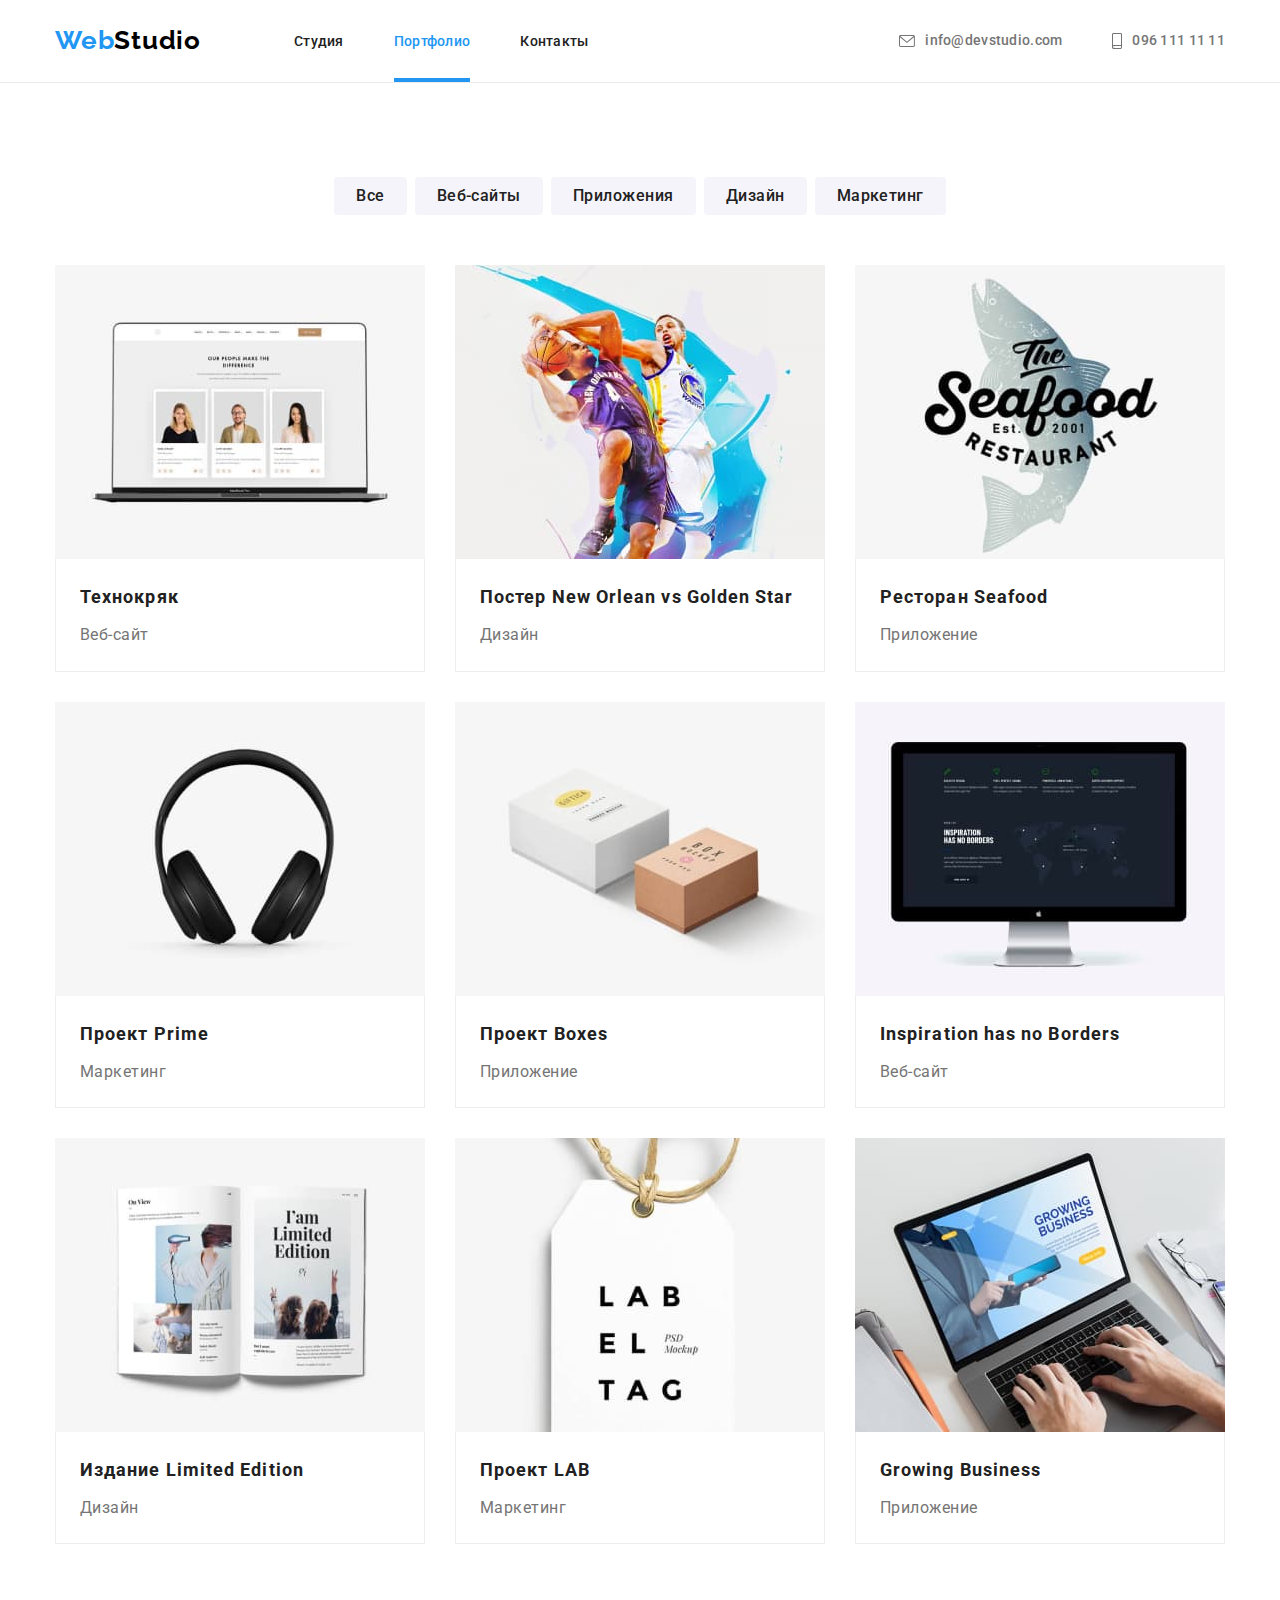
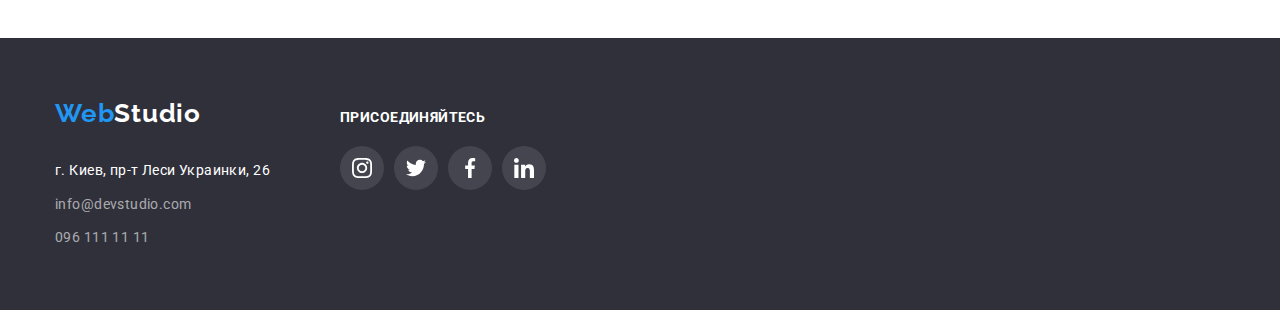
==== portfolio.html @ b8140e39 "finish animation of decorative effects" ====
<!DOCTYPE html>
<html lang="ru">

<head>
    <meta charset="UTF-8">
    <meta http-equiv="X-UA-Compatible" content="IE=edge">
    <meta name="viewport" content="width=device-width, initial-scale=1.0">
    <title>WebStudio</title>
    <link rel="preconnect" href="https://fonts.googleapis.com">
    <link rel="preconnect" href="https://fonts.gstatic.com" crossorigin>
    <link
        href="https://fonts.googleapis.com/css2?family=Raleway:wght@700&family=Roboto:wght@400;500;700;900&display=swap"
        rel="stylesheet">
    <link rel="stylesheet" href="https://cdnjs.cloudflare.com/ajax/libs/modern-normalize/1.1.0/modern-normalize.css"
        integrity="sha512-Y0MM+V6ymRKN2zStTqzQ227DWhhp4Mzdo6gnlRnuaNCbc+YN/ZH0sBCLTM4M0oSy9c9VKiCvd4Jk44aCLrNS5Q=="
        crossorigin="anonymous" referrerpolicy="no-referrer" />
    <link rel="stylesheet" href="./css/styles.css">
</head>

<body>
    <header class="header">
        <div class="container container-header">
            <nav class="navigation">
                <a class="link logo" href="#">Web<span class="header-logo">Studio</span></a>
                <ul class="list nav-list">
                    <li class="nav-item"><a class="link nav-link" href="./index.html">Студия</a></li>
                    <li class="nav-item"><a class="link nav-link nav-current portfolio-width" href="#">Портфолио</a></li>
                    <li class="nav-item"><a class="link nav-link" href="#">Контакты</a></li>
                </ul>
            </nav>
            <ul class="list header-contacts">
                <li class="header-contacts-item">
                    <a class="link header-contacts-link" href="mailto:info@devstudio.com">
                        <svg class="contacts-icon" width="16" height="12">
                            <use href="./images/icons/icons.svg#icon-envelope"></use>
                        </svg>
                        info@devstudio.com
                    </a>
                </li>
                <li class="header-contacts-item">
                    <a class="link header-contacts-link" href="tel:0961111111">
                        <svg class="contacts-icon" width="10" height="16">
                            <use href="./images/icons/icons.svg#icon-smartphone"></use>
                        </svg>
                        096 111 11 11
                    </a>
                </li>
            </ul>
        </div>
    </header>
    <main class="gallery">
        <section class="gallery-section section">
            <div class="container">
                <h1 class="visually-hidden">Галерея</h1>
                <ul class="gallery-filter list">
                    <li class="gallery-filter-item"><button class="gallery-filter-btn">Все</button></li>
                    <li class="gallery-filter-item"><button class="gallery-filter-btn">Веб-сайты</button></li>
                    <li class="gallery-filter-item"><button class="gallery-filter-btn">Приложения</button></li>
                    <li class="gallery-filter-item"><button class="gallery-filter-btn">Дизайн</button></li>
                    <li class="gallery-filter-item"><button class="gallery-filter-btn">Маркетинг</button></li>
                </ul>
                <ul class="list gallery-list">
                    <li class="gallery-item">
                        <a href="" class="gallery-link link">
                            <div class="gallery-image-discription-wrap">
                                <img class="gallery-image" src="./images/gallery/img-1.jpg" alt="Технокряк" width="370" height="294">
                                <p class="gallery-description-text">
                                    Ресурс предлагает комплексные предложения с разным уровнем функционала и сервисов.
                                    Все это позволит посетителю получить исчерпывающие сведения о компании или частном лице.
                                </p>
                            </div>                            
                            <div class="gallery-title-text">
                                <h2 class="gallery-item-title">Технокряк</h2>
                                <p class="gallery-text">Веб-сайт</p>
                            </div>                            
                        </a>                        
                    </li>
                    <li class="gallery-item">
                        <a href="" class="gallery-link link">
                            <div class="gallery-image-discription-wrap">
                                <img class="gallery-image" src="./images/gallery/img-2.jpg" alt="Постер New Orlean vs Golden Star" width="370"
                                    height="294">
                                <p class="gallery-description-text">
                                    Ресурс предлагает комплексные предложения с разным уровнем функционала и сервисов.
                                    Все это позволит посетителю получить исчерпывающие сведения о компании или частном лице.
                                </p>
                            </div>                            
                            <div class="gallery-title-text">
                                <h2 class="gallery-item-title">Постер New Orlean vs Golden Star</h2>
                                <p class="gallery-text">Дизайн</p>                                
                            </div>                           
                        </a>                        
                    </li>
                    <li class="gallery-item">
                        <a href="" class="gallery-link link">
                            <div class="gallery-image-discription-wrap">
                                <img class="gallery-image" src="./images/gallery/img-3.jpg" alt="Ресторан Seafood" width="370" height="294">
                                <p class="gallery-description-text">
                                    Ресурс предлагает комплексные предложения с разным уровнем функционала и сервисов.
                                    Все это позволит посетителю получить исчерпывающие сведения о компании или частном лице.
                                </p>
                            </div>                            
                            <div class="gallery-title-text">
                                <h2 class="gallery-item-title">Ресторан Seafood</h2>
                                <p class="gallery-text">Приложение</p>                                
                            </div>                            
                        </a>                                               
                    </li>
                    <li class="gallery-item">
                        <a href="" class="gallery-link link">
                            <div class="gallery-image-discription-wrap">
                                <img class="gallery-image" src="./images/gallery/img-4.jpg" alt="Проект Prime" width="370" height="294">
                                <p class="gallery-description-text">
                                    Ресурс предлагает комплексные предложения с разным уровнем функционала и сервисов.
                                    Все это позволит посетителю получить исчерпывающие сведения о компании или частном лице.
                                </p>
                            </div>                            
                            <div class="gallery-title-text">
                                <h2 class="gallery-item-title">Проект Prime</h2>
                                <p class="gallery-text">Маркетинг</p>                                
                            </div>
                        </a>                                               
                    </li>
                    <li class="gallery-item">
                        <a href="" class="gallery-link link">
                            <div class="gallery-image-discription-wrap">
                                <img class="gallery-image" src="./images/gallery/img-5.jpg" alt="Проект Boxes" width="370" height="294">
                                <p class="gallery-description-text">
                                    Ресурс предлагает комплексные предложения с разным уровнем функционала и сервисов.
                                    Все это позволит посетителю получить исчерпывающие сведения о компании или частном лице.
                                </p>
                            </div>                            
                            <div class="gallery-title-text">
                                <h2 class="gallery-item-title">Проект Boxes</h2>
                                <p class="gallery-text">Приложение</p>                                
                            </div>                            
                        </a>                                              
                    </li>
                    <li class="gallery-item">
                        <a href="" class="gallery-link link">
                            <div class="gallery-image-discription-wrap">
                                <img class="gallery-image" src="./images/gallery/img-6.jpg" alt="Inspiration has no Borders" width="370" height="294">
                                <p class="gallery-description-text">
                                    Ресурс предлагает комплексные предложения с разным уровнем функционала и сервисов.
                                    Все это позволит посетителю получить исчерпывающие сведения о компании или частном лице.
                                </p>
                            </div>                            
                            <div class="gallery-title-text">
                                <h2 class="gallery-item-title">Inspiration has no Borders</h2>
                                <p class="gallery-text">Веб-сайт</p>                                
                            </div>                            
                        </a>                                               
                    </li>
                    <li class="gallery-item">
                        <a href="" class="gallery-link link">
                            <div class="gallery-image-discription-wrap">
                                <img class="gallery-image" src="./images/gallery/img-7.jpg" alt="Издание Limited Edition" width="370" height="294">
                                <p class="gallery-description-text">
                                    Ресурс предлагает комплексные предложения с разным уровнем функционала и сервисов.
                                    Все это позволит посетителю получить исчерпывающие сведения о компании или частном лице.
                                </p>
                            </div>                            
                            <div class="gallery-title-text">
                                <h2 class="gallery-item-title">Издание Limited Edition</h2>
                                <p class="gallery-text">Дизайн</p>                                
                            </div>                            
                        </a>                                               
                    </li>
                    <li class="gallery-item">
                        <a href="" class="gallery-link link">
                            <div class="gallery-image-discription-wrap">
                                <img class="gallery-image" src="./images/gallery/img-8.jpg" alt="Проект LAB" width="370" height="294">
                                <p class="gallery-description-text">
                                    Ресурс предлагает комплексные предложения с разным уровнем функционала и сервисов.
                                    Все это позволит посетителю получить исчерпывающие сведения о компании или частном лице.
                                </p>
                            </div>                            
                            <div class="gallery-title-text">
                                <h2 class="gallery-item-title">Проект LAB</h2>
                                <p class="gallery-text">Маркетинг</p>                                
                            </div>                            
                        </a>                                               
                    </li>
                    <li class="gallery-item">
                        <a href="" class="gallery-link link">
                            <div class="gallery-image-discription-wrap">
                                <img class="gallery-image" src="./images/gallery/img-9.jpg" alt="Growing Business" width="370" height="294">
                                <p class="gallery-description-text">
                                    Ресурс предлагает комплексные предложения с разным уровнем функционала и сервисов.
                                    Все это позволит посетителю получить исчерпывающие сведения о компании или частном лице.
                                </p>
                            </div>                            
                            <div class="gallery-title-text">
                                <h2 class="gallery-item-title">Growing Business</h2>
                                <p class="gallery-text">Приложение</p>                                
                            </div>                            
                        </a>                                               
                    </li>
                </ul>
            </div>            
        </section>
    </main>
    <footer class="footer">
        <div class="container">
            <div class="container-footer-wrap">
                <div class="container-footer-adress">
                    <a class="link logo" href="#">Web<span class="footer-logo">Studio</span></a>
                    <address class="footer-address">
                        <ul class="list footer-list">
                            <li class="footer-item"><a class="link footer-link footer-link-address-color"
                                    href="https://goo.gl/maps/kx9JJZzX5HRAfABEA" target="_blank"
                                    rel="noopener, noindex, nofollow">г.
                                    Киев,
                                    пр-т Леси Украинки, 26</a></li>
                            <li class="footer-item"><a class="link footer-link footer-link-contact-color"
                                    href="mailto:info@devstudio.com">info@devstudio.com</a></li>
                            <li class="footer-item"><a class="link footer-link footer-link-contact-color"
                                    href="tel:0961111111">096 111
                                    11
                                    11</a></li>
                        </ul>
                    </address>
                </div>
                <div class="container-footer-soc">
                    <p class="container-footer-soc-text">присоединяйтесь</p>
                    <ul class="container-footer-soc-list list">
                        <li class="company-soc-item">
                            <a href="" class="company-soc-link icon-soc-link link">
                                <svg class="company-soc-icon" width="20" height="20">
                                    <use href="./images/icons/icons.svg#icon-instagram"></use>
                                </svg>
                            </a>
                        </li>
                        <li class="company-soc-item">
                            <a href="" class="company-soc-link icon-soc-link link">
                                <svg class="company-soc-icon" width="20" height="20">
                                    <use href="./images/icons/icons.svg#icon-twitter"></use>
                                </svg>
                            </a>
                        </li>
                        <li class="company-soc-item">
                            <a href="" class="company-soc-link icon-soc-link link">
                                <svg class="company-soc-icon" width="20" height="20">
                                    <use href="./images/icons/icons.svg#icon-facebook"></use>
                                </svg>
                            </a>
                        </li>
                        <li class="company-soc-item">
                            <a href="" class="company-soc-link icon-soc-link link">
                                <svg class="company-soc-icon" width="20" height="20">
                                    <use href="./images/icons/icons.svg#icon-linkedin"></use>
                                </svg>
                            </a>
                        </li>
                    </ul>
                </div>
            </div>
        </div>
    </footer>
</body>

</html>
---- css/styles.css ----
:root {
--primary-font: "Roboto";
--secondary-font: "Raleway";
--primary-color: #FFFFFF;
--header-logo-color: #000000;
--hero-footer-bgcolor: #2F303A;
--secondary-bgcolor: #F5F4FA;
--primary-text-color: #212121;
--secondary-text-color: #757575;
--accent-color: #2196F3;
--color-link: #AFB1B8;
--primary-rgba-color: rgba(0, 0, 0, 0.1);
} 
/* ------------------------------------------------------------------------------------------------ */
/*----------------------------------------- COMMON--------------------------------------------------*/
/* ------------------------------------------------------------------------------------------------ */
h1,
h2,
h3,
p {
    margin: 0;
}

ul,
ol {
    padding-left: 0;
    margin: 0;
}

body {
    font-family: var(--primary-font), Tahoma, sans-serif;
    background-color: var(--primary-color);
}

.link {
    text-decoration: none;
    font-style: normal;
}

.list {
    list-style: none;
}

.logo {
    font-family: var(--secondary-font);
    font-weight: 700;
    font-size: 26px;
    line-height: 1.19;
    letter-spacing: 0.03em;
    color: var(--accent-color);
}

.container {
    width: 1200px;
    padding-left: 15px;
    padding-right: 15px;
    margin: 0 auto;
}

.section {
    padding-top: 94px;
    padding-bottom: 94px;
}

.icon-soc-link {
    width: 44px;
    height: 44px;    
    border-radius: 50%;
    display: flex;
    justify-content: center;
    align-items: center;
}
/*----------------------------------------------HEADER----------------------------------------  */
.header {
    border-bottom: 1px solid #ECECEC;
}

.navigation {
    display: flex;
}

.header .logo {
    padding-top: 25px;
    padding-bottom: 25px;
    margin-right: 93px;
}

.header-logo {
    color: var(--header-logo-color);
}

.nav-list,
.header-contacts {
    display: flex;
    align-items: center;
    padding-top: 32px;
    padding-bottom: 32px;
}

.nav-item:not(:last-child),
.header-contacts-item:not(:last-child) {
    margin-right: 50px;
}

.nav-link {
    font-weight: 500;
    font-size: 14px;
    line-height: 1.14;
    letter-spacing: 0.02em;
    color: var(--primary-text-color);
    transition:
            color 250ms cubic-bezier(0.4, 0, 0.2, 1);
} 

.nav-link:hover,
.nav-link:focus {
    color: var(--accent-color);
    outline: none;
}

.nav-current {
    color: var(--accent-color);
}

.nav-current::after {
    content: "";
    height: 4px;
    background-color: var(--accent-color);
    display: block;
    position: absolute;
    margin-top: 28px;
}

.studio-width.nav-current::after {
    width: 48px;
}

.portfolio-width.nav-current::after {
    width: 76px;
}

.header-contacts-link {
    font-weight: 500;
    font-size: 14px;
    line-height: 1.14;
    letter-spacing: 0.02em;
    color: var(--secondary-text-color);
    display: flex;
    justify-content: center;
    align-items: center;
    fill: #757575;
    transition:
            color 250ms cubic-bezier(0.4, 0, 0.2, 1),
            fill 250ms cubic-bezier(0.4, 0, 0.2, 1);
}

.header-contacts-link:hover,
.header-contacts-link:focus {
    color: var(--accent-color);
    fill: var(--accent-color);
    outline: none;
}
.contacts-icon {
    margin-right: 10px;
}

.container-header {
    display: flex;
    justify-content: space-between;
    align-items: center;
}
/*----------------------------------------------FOOTER------------------------------------------  */

.footer {
    background-color: var(--hero-footer-bgcolor);
    padding-top: 60px;
    padding-bottom: 60px;
}

.footer .logo {
    display: block;
    margin-bottom: 30px;
}

.footer-logo {
    color: var(--primary-color);
}

.footer-item:not(:last-child) {
    margin-bottom: 10px;
}

.footer-link {
    font-size: 14px;
    line-height: 1.71;
    letter-spacing: 0.03em;
}

.footer-link-address-color {
    color: var(--primary-color);
}

.footer-link-contact-color {
    color: rgba(255, 255, 255, 0.6);
}

.container-footer-wrap {
    display: flex;
    align-items: baseline;
}

.container-footer-soc {
    margin-left: 70px;
}

.container-footer-soc-text {
    font-family: var(--primary-font);
    font-weight: 700;
    font-size: 14px;
    line-height: 1.14;
    letter-spacing: 0.03em;
    text-transform: uppercase;
    color: var(--primary-color);
    margin-bottom: 20px;
}

.container-footer-soc-list {
    display: flex;
}

.company-soc-item:not(:first-child) {
    margin-left: 10px;
}

.company-soc-link {
    background-color: rgba(255, 255, 255, 0.1);
    fill: var(--primary-color);
    transition:
            background-color 250ms cubic-bezier(0.4, 0, 0.2, 1);
}

.company-soc-link:hover,
.company-soc-link:focus {
    background-color: var(--accent-color);
    outline: none;
}
/* ------------------------------------------------------------------------------------------------ */
/*----------------------------------------- STUDIO--------------------------------------------------*/
/* ------------------------------------------------------------------------------------------------ */


/*----------------------------------------------HERO------------------------------------------  */

.hero {
    background-color: var(--hero-footer-bgcolor);
    text-align: center;
    padding-top: 200px;
    padding-bottom: 200px;
    background-image: 
        linear-gradient(rgba(47, 48, 58, 0.4), rgba(47, 48, 58, 0.4)), 
        url(../images/bground/hero-bg.jpg);
    background-repeat: no-repeat;
    background-size: cover;
    background-position: center;
    max-width: 1600px;
    margin: 0 auto;
}

.hero-title {
    display: block;
    font-weight: 900;
    font-size: 44px;
    line-height: 1.36;
    text-align: center;
    letter-spacing: 0.06em;
    text-transform: uppercase;
    color: var(--primary-color);
    margin: 0 auto;
    margin-bottom: 30px;
    max-width: 696px;
}

.hero-button {
    display: block;
    min-width: 200px;
    height: 50px;
    flex-shrink: 0;
    background-color: var(--accent-color);
    border: var(--accent-color);
    font-family: var(--primary-font);
    font-style: normal;
    font-weight: 700;
    font-size: 16px;
    line-height: 1.88;
    letter-spacing: 0.06em;
    text-align: center;
    color: var(--primary-color);
    cursor: pointer;
    box-shadow: 0px 4px 4px rgba(0, 0, 0, 0.15);
    border-radius: 4px;
    padding-right: 10px 32px;
    margin: 0 auto;
}

/*----------------------------------------------ADVANTAGES------------------------------------  */
.advantages-list {
    display: flex;
}

.visually-hidden {
    position: absolute;
    white-space: nowrap;
    width: 1px;
    height: 1px;
    overflow: hidden;
    border: 0;
    padding: 0;
    clip: rect(0 0 0 0);
    clip-path: inset(50%);
    margin: -1px;
}

.advantages-item:not(:last-child) {
    margin-right: 30px;
}

.advantages-icon-wrap {
    width: 270px;
    height: 120px;
    background-color: var(--secondary-bgcolor);
    border-radius: 4px;
    display: flex;
    justify-content: center;
    align-items: center;
    margin-bottom: 30px;
}

.advantages-item-title {
    font-size: 14px;
    line-height: 1.14;
    letter-spacing: 0.03em;
    text-transform: uppercase;
    color: var(--primary-text-color);
    margin-bottom: 10px;
}

.advantages-item-text {
    font-size: 14px;
    line-height: 1.71;    
    letter-spacing: 0.03em;
    color: var(--secondary-text-color);
}

/*----------------------------------------------DOING-----------------------------------------  */
.doing {
    padding-top: 0;
}

.doing-title {
    color: var(--primary-text-color);
    font-size: 36px;
    line-height: 1.17;
    text-align: center;
    letter-spacing: 0.03em;
    margin-bottom: 50px;
}
.doing-list {
    display: flex;
    margin-left: -30px;    
}


.doing-item {
    width: calc(100% / 3 - 30px);
    margin-left: 30px;
}

img {
    display: block;
    width: 100%;
    height: auto;
}

.doing-item-title {
    font-family: var(--primary-font);
    font-size: 14px;
    line-height: 1.14;
    text-align: center;
    letter-spacing: 0.03em;
    text-transform: uppercase;
    color: var(--primary-color);
    position: absolute;
    width: 370px;
    height: 70px;
    top: 1435px;
    background-color:  rgba(47, 48, 58, 0.8);
}

.doing-item-title-first {
    padding: 27px 82px 27px 83px;
}

.doing-item-title-second {
    padding: 27px 85px 27px 86px;
}

.doing-item-title-third {
    padding: 27px 90px 27px 91px;
}

/*----------------------------------------------TEAM------------------------------------------  */
.team {
    background-color: var(--secondary-bgcolor);
}

.team-title {
    color: var(--primary-text-color);
    font-size: 36px;
    line-height: 1.17;
    text-align: center;
    letter-spacing: 0.03em;
    margin-bottom: 50px;
}

.team-list {
    display: flex;
    margin-left: -30px;
}

.team-item {
    width: calc(100% / 4 - 30px);
    margin-left: 30px;
    background-color: var(--primary-color);
    box-shadow: 0px 3px 1px var(--primary-rgba-color), 0px 1px 2px rgba(0, 0, 0, 0.08), 0px 2px 2px rgba(0, 0, 0, 0.12);
}

.team-title-text-wrap {
    padding-top: 30px;
    padding-bottom: 30px;
}

.team-item-title {
    font-weight: 500;
    font-size: 16px;
    line-height: 1.19;
    text-align: center;
    letter-spacing: 0.03em;
    color: var(--primary-text-color);
    margin-bottom: 10px;
}

.team-item-text {
    font-size: 16px;
    line-height: 1.19;
    text-align: center;
    letter-spacing: 0.03em;
    color: var(--secondary-text-color);
    margin-bottom: 16px;
}

.team-soc-list {
    display: flex;
    justify-content: center;
}

.team-soc-item:not(:first-child) {
    margin-left: 10px;
}

.team-soc-link {
    background-color: var(--primary-color);
    fill: var(--color-link);
    transition: 
        background-color 250ms cubic-bezier(0.4, 0, 0.2, 1),
        fill 250ms cubic-bezier(0.4, 0, 0.2, 1);
}

.team-soc-link:hover,
.team-soc-link:focus {
    background-color: var(--accent-color);
    fill: var(--primary-color);
    outline: none;
}


/*----------------------------------------------CLIENTS-------------------------------------------  */

.clients-title {
    font-family: var(--primary-font);
    font-size: 36px;
    line-height: 1.17;
    text-align: center;
    letter-spacing: 0.03em;
    color: var(--primary-text-color);
    margin-bottom: 50px;
}

.clients-list {
    display: flex;
    margin-left: -30px;
}

.clients-list-item {
    width: calc(100% / 6 - 30px);
    margin-left: 30px;
}

.clients-link {
    width: 170px;
    height: 92px;
    border: 1px solid var(--color-link);
    border-radius: 4px;
    display: flex;
    justify-content: center;
    align-items: center;
    fill: var(--color-link);
    transition:
            border-color 250ms cubic-bezier(0.4, 0, 0.2, 1),
            fill 250ms cubic-bezier(0.4, 0, 0.2, 1);
}

.clients-link:hover,
.clients-link:focus {
    border-color: var(--accent-color);
    fill: var(--accent-color);
    outline: none;
}
/* ------------------------------------------------------------------------------------------------ */
/*----------------------------------------- PORTFOLIO-----------------------------------------------*/
/* ------------------------------------------------------------------------------------------------ */

.gallery-filter {
    display: flex;
    justify-content: center;
    margin-bottom: 50px;
}

.gallery-filter-item:not(:last-child) {
    margin-right: 8px;
}

.gallery-filter-btn {
    font-family: inherit;
    font-weight: 500;
    font-size: 16px;
    line-height: 1.63;
    text-align: center;
    letter-spacing: 0.03em;
    background-color: var(--secondary-bgcolor);
    border: var(--secondary-bgcolor);
    color: var(--primary-text-color);
    border-radius: 4px;
    cursor: pointer;
    padding: 6px 22px;
    transition:
            color 250ms cubic-bezier(0.4, 0, 0.2, 1),
            background-color 250ms cubic-bezier(0.4, 0, 0.2, 1),
            border 250ms cubic-bezier(0.4, 0, 0.2, 1),
            box-shadow 250ms cubic-bezier(0.4, 0, 0.2, 1);
}

.gallery-filter-btn:hover,
.gallery-filter-btn:focus {
    color: var(--primary-color);
    background-color: var(--accent-color);
    border: var(--accent-color);
    box-shadow: 0px 3px 1px var(--primary-rgba-color),
                0px 1px 2px rgba(0, 0, 0, 0.08),
                0px 2px 2px rgba(0, 0, 0, 0.12);
    outline: none;
}

.gallery-list {
    display: flex;
    flex-wrap: wrap;
    margin-left: -30px;
}

.gallery-item {
    width: calc(100% / 3 - 30px);
    margin-left: 30px;    
}

.gallery-item:not(:nth-last-child(-n + 3)) {
    margin-bottom: 30px;
}

.gallery-item:hover .gallery-description-text{
    transform: translateY(0%);
}

.gallery-link {
    display: block;
    transition:
            box-shadow 250ms cubic-bezier(0.4, 0, 0.2, 1);
}

.gallery-link:hover,
.gallery-link:focus {
    box-shadow: 0px 1px 1px rgba(0, 0, 0, 0.12), 0px 4px 4px rgba(0, 0, 0, 0.06), 1px 4px 6px rgba(0, 0, 0, 0.16);
    outline: none;
}

.gallery-image-discription-wrap {
    position: relative;
    overflow: hidden;
}

.gallery-description-text {
    position: absolute;
    height: 100%;
    width: 100%;
    top: 0;
    font-family: var(--primary-font);
    font-size: 18px;
    line-height: 1.56;
    letter-spacing: 0.03em;
    color: var(--primary-color);
    padding: 63px 24px;
    background-color: rgba(33, 150, 243, 0.9);
    transform: translateY(100%);
    transition: transform 250ms cubic-bezier(0.4, 0, 0.2, 1);
}

.gallery-title-text {
    padding: 20px 24px;
    border-left: 1px solid #EEEEEE;
    border-right: 1px solid #EEEEEE;
    border-bottom: 1px solid #EEEEEE;
}

.gallery-item-title {
    font-size: 18px;
    line-height: 2;
    letter-spacing: 0.06em;
    color: var(--primary-text-color);
    margin-bottom: 5px;
}

.gallery-text {
    font-size: 16px;
    line-height: 1.88;
    letter-spacing: 0.03em;
    color: var(--secondary-text-color);
}

.backdrop {
    position: fixed;
    top: 0;
    width: 100vw;
    height: 100vh;
    background-color: rgba(0, 0, 0, 0.2);
    display: flex;
    justify-content: center;
    align-items: center;
    transition: opacity 300ms, visibility 300ms;
}

.backdrop.is-hidden .modal {
    transform: translate(20px, 100%);
}

.modal {
    width: 528px;
    min-height: 581px;
    background-color: var(--primary-color);
    box-shadow: 0px 1px 3px rgba(0, 0, 0, 0.12), 0px 1px 1px rgba(0, 0, 0, 0.14), 0px 2px 1px rgba(0, 0, 0, 0.2);
    border-radius: 4px;
    position: relative;
    transition: transform 300ms;
    transform: translate(20px, 0%);
}

.btn-modal {
    position: absolute;
    top: 8px;
    right: 8px; 
    width: 30px;
    height: 30px;
    border-radius: 50%;
    background-color: var(--primary-color);
    border: 1px solid var(--primary-rgba-color);
    display: flex;
    justify-content: center;
    align-items: center;
    fill: var(--header-logo-color);
}

.is-hidden {
    opacity: 0;
    pointer-events: none;
    visibility: hidden;
}
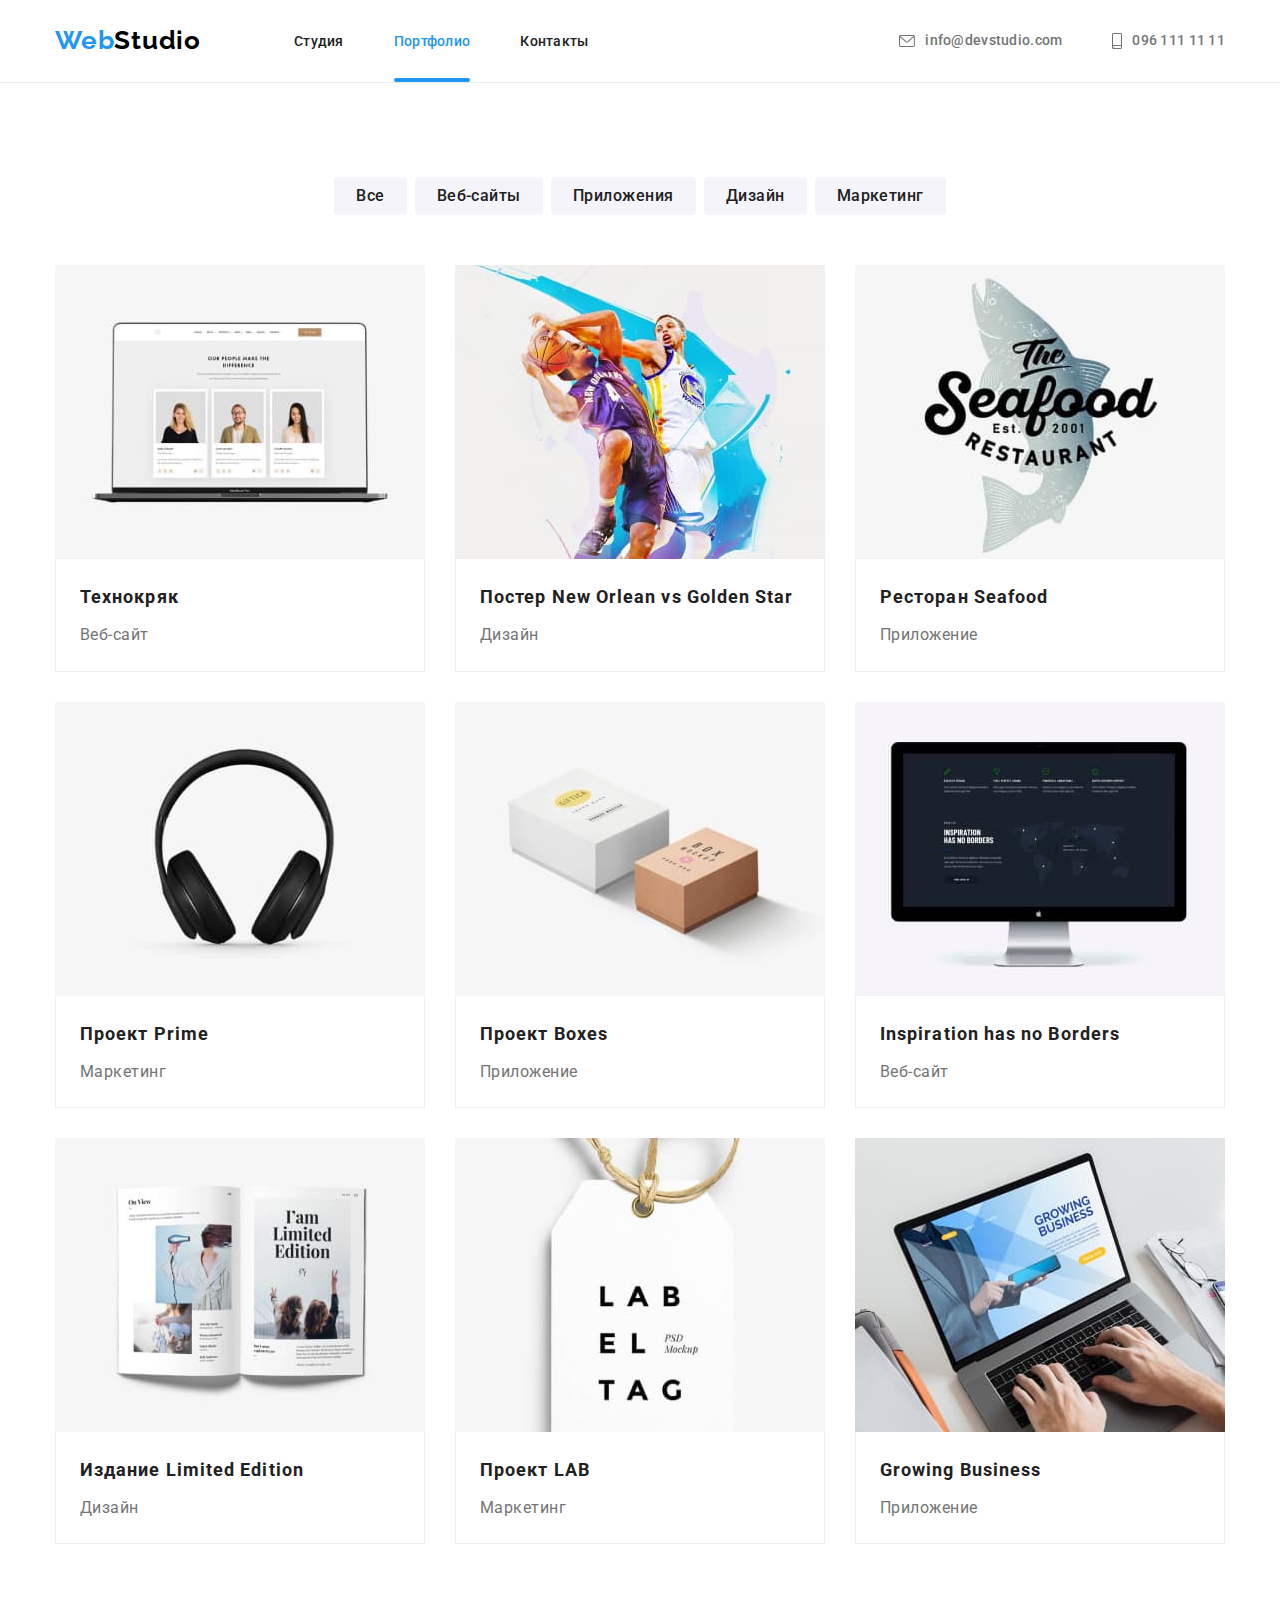
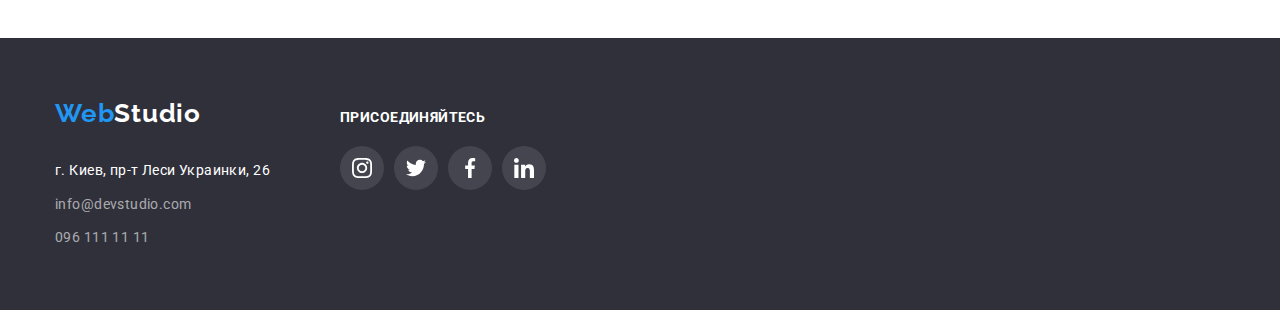
==== commit b6e361be: "edit animation of decorative effects" ====
--- a/portfolio.html
+++ b/portfolio.html
@@ -24,7 +24,7 @@
                 <a class="link logo" href="#">Web<span class="header-logo">Studio</span></a>
                 <ul class="list nav-list">
                     <li class="nav-item"><a class="link nav-link" href="./index.html">Студия</a></li>
-                    <li class="nav-item"><a class="link nav-link nav-current portfolio-width" href="#">Портфолио</a></li>
+                    <li class="nav-item"><a class="link nav-link nav-current" href="#">Портфолио</a></li>
                     <li class="nav-item"><a class="link nav-link" href="#">Контакты</a></li>
                 </ul>
             </nav>
--- a/css/styles.css
+++ b/css/styles.css
@@ -115,28 +115,23 @@
 .nav-link:hover,
 .nav-link:focus {
     color: var(--accent-color);
-    outline: none;
 }
 
 .nav-current {
     color: var(--accent-color);
+    position: relative;
 }
 
 .nav-current::after {
     content: "";
     height: 4px;
     background-color: var(--accent-color);
+    width: 100%;
+    border-radius: 2px;
     display: block;
     position: absolute;
-    margin-top: 28px;
-}
-
-.studio-width.nav-current::after {
-    width: 48px;
-}
-
-.portfolio-width.nav-current::after {
-    width: 76px;
+    left: 0;
+    bottom: -33px;
 }
 
 .header-contacts-link {
@@ -158,7 +153,6 @@
 .header-contacts-link:focus {
     color: var(--accent-color);
     fill: var(--accent-color);
-    outline: none;
 }
 .contacts-icon {
     margin-right: 10px;
@@ -242,7 +236,6 @@
 .company-soc-link:hover,
 .company-soc-link:focus {
     background-color: var(--accent-color);
-    outline: none;
 }
 /* ------------------------------------------------------------------------------------------------ */
 /*----------------------------------------- STUDIO--------------------------------------------------*/
@@ -371,6 +364,7 @@
 
 
 .doing-item {
+    position: relative;
     width: calc(100% / 3 - 30px);
     margin-left: 30px;
 }
@@ -382,30 +376,21 @@
 }
 
 .doing-item-title {
+    display: flex;
+    justify-content: center;
+    align-items: center;
     font-family: var(--primary-font);
     font-size: 14px;
     line-height: 1.14;
-    text-align: center;
     letter-spacing: 0.03em;
     text-transform: uppercase;
     color: var(--primary-color);
     position: absolute;
     width: 370px;
     height: 70px;
-    top: 1435px;
+    left: 0;
+    bottom: 0;
     background-color:  rgba(47, 48, 58, 0.8);
-}
-
-.doing-item-title-first {
-    padding: 27px 82px 27px 83px;
-}
-
-.doing-item-title-second {
-    padding: 27px 85px 27px 86px;
-}
-
-.doing-item-title-third {
-    padding: 27px 90px 27px 91px;
 }
 
 /*----------------------------------------------TEAM------------------------------------------  */
@@ -479,7 +464,6 @@
 .team-soc-link:focus {
     background-color: var(--accent-color);
     fill: var(--primary-color);
-    outline: none;
 }
 
 
@@ -523,7 +507,6 @@
 .clients-link:focus {
     border-color: var(--accent-color);
     fill: var(--accent-color);
-    outline: none;
 }
 /* ------------------------------------------------------------------------------------------------ */
 /*----------------------------------------- PORTFOLIO-----------------------------------------------*/
@@ -555,7 +538,6 @@
     transition:
             color 250ms cubic-bezier(0.4, 0, 0.2, 1),
             background-color 250ms cubic-bezier(0.4, 0, 0.2, 1),
-            border 250ms cubic-bezier(0.4, 0, 0.2, 1),
             box-shadow 250ms cubic-bezier(0.4, 0, 0.2, 1);
 }
 
@@ -567,7 +549,6 @@
     box-shadow: 0px 3px 1px var(--primary-rgba-color),
                 0px 1px 2px rgba(0, 0, 0, 0.08),
                 0px 2px 2px rgba(0, 0, 0, 0.12);
-    outline: none;
 }
 
 .gallery-list {
@@ -583,10 +564,6 @@
 
 .gallery-item:not(:nth-last-child(-n + 3)) {
     margin-bottom: 30px;
-}
-
-.gallery-item:hover .gallery-description-text{
-    transform: translateY(0%);
 }
 
 .gallery-link {
@@ -595,10 +572,10 @@
             box-shadow 250ms cubic-bezier(0.4, 0, 0.2, 1);
 }
 
-.gallery-link:hover,
-.gallery-link:focus {
+.gallery-link:hover .gallery-description-text,
+.gallery-link:focus .gallery-description-text {
     box-shadow: 0px 1px 1px rgba(0, 0, 0, 0.12), 0px 4px 4px rgba(0, 0, 0, 0.06), 1px 4px 6px rgba(0, 0, 0, 0.16);
-    outline: none;
+    transform: translateY(0%);
 }
 
 .gallery-image-discription-wrap {
@@ -684,6 +661,7 @@
     justify-content: center;
     align-items: center;
     fill: var(--header-logo-color);
+    cursor: pointer;
 }
 
 .is-hidden {
